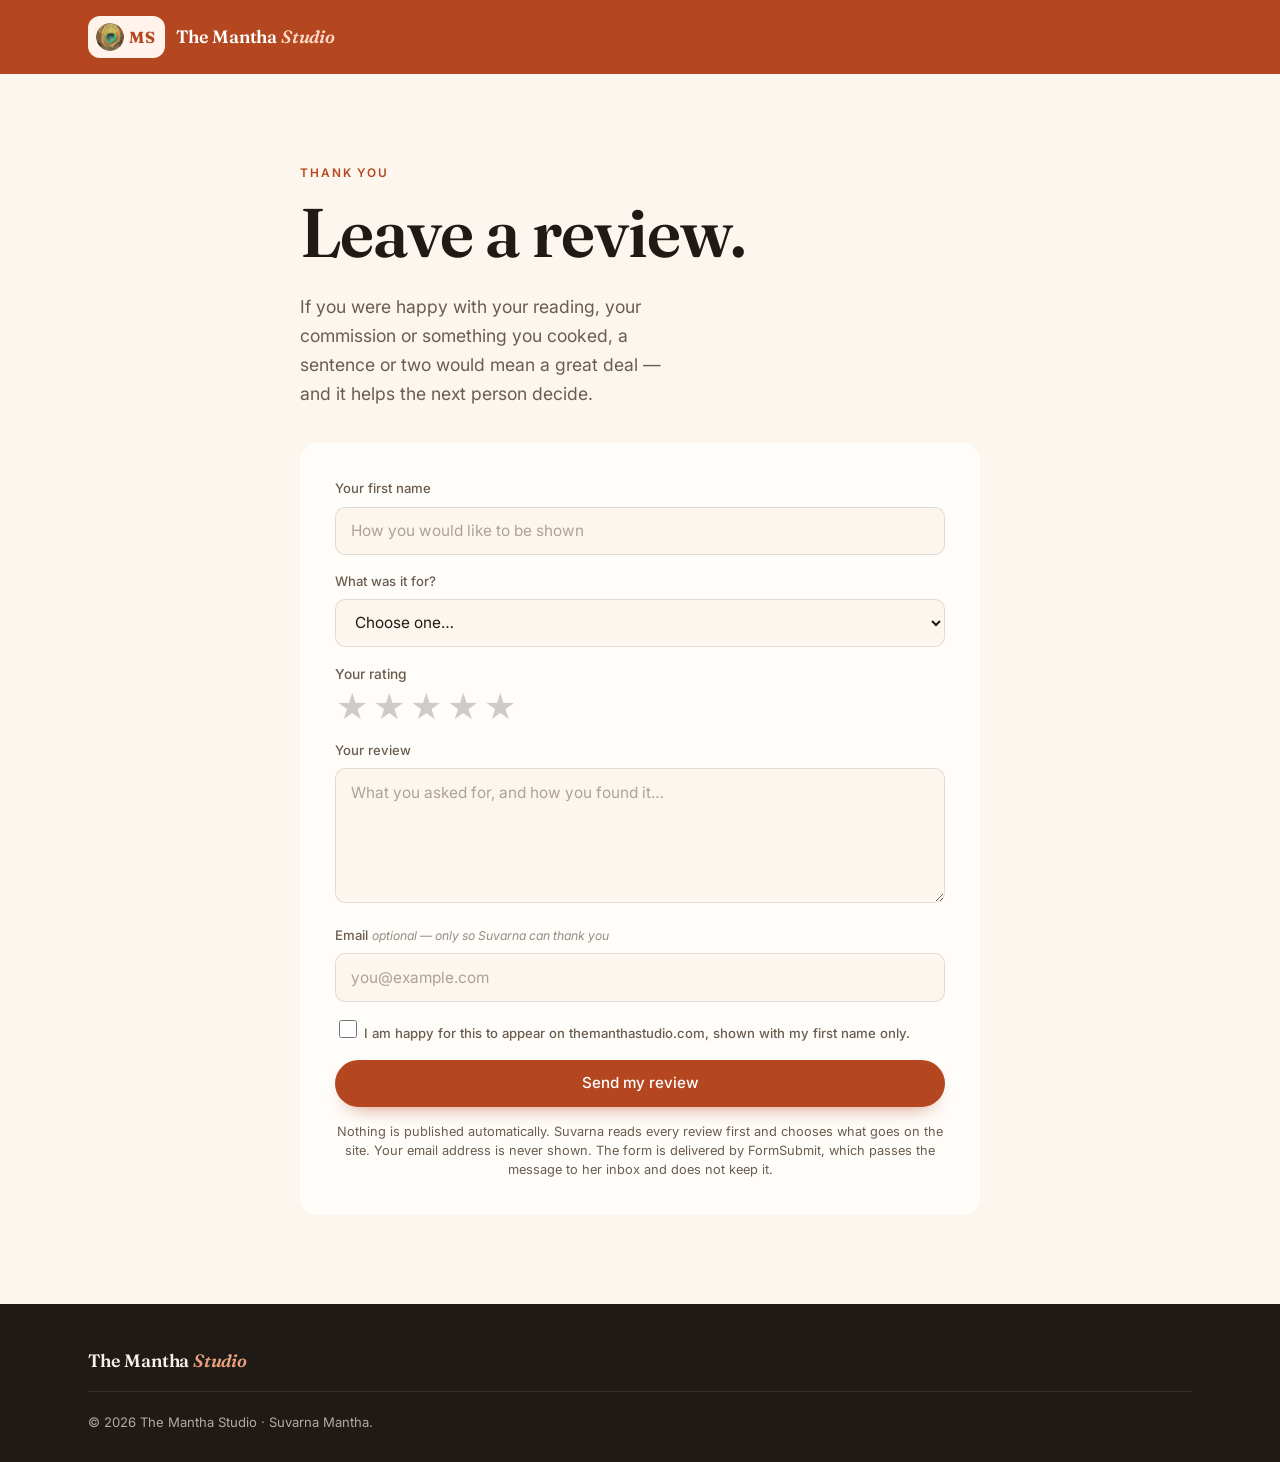
==== review.html @ a98117e4 "Review form with star rating and consent tick, stars on the review cards" ====
<!DOCTYPE html>
<html lang="en">
<head>
<meta charset="utf-8">
<meta name="viewport" content="width=device-width, initial-scale=1">
<title>Leave a review — The Mantha Studio</title>
<!-- Unlisted on purpose: not in the menu, not in the sitemap, not indexed.
     Suvarna sends this link to a customer once the work is finished. -->
<meta name="robots" content="noindex, nofollow">
<link rel="preconnect" href="https://fonts.googleapis.com">
<link rel="preconnect" href="https://fonts.gstatic.com" crossorigin>
<link href="https://fonts.googleapis.com/css2?family=Fraunces:opsz,wght@9..144,600&family=Inter:wght@400;500;600&display=swap" rel="stylesheet">
<link rel="icon" href="assets/img/feather-mark.png" type="image/png">
<link rel="stylesheet" href="assets/style.css">
</head>
<body>

<header class="nav" id="nav">
  <div class="wrap nav-in">
    <a class="brand" href="index.html">
      <span class="brand-mark">
        <img class="feather" src="assets/img/feather-mark.png" alt="" width="28" height="28">
        <span class="brand-initials">MS</span>
      </span>
      <span class="brand-text">The Mantha <em>Studio</em></span>
    </a>
  </div>
</header>

<main class="section">
  <div class="wrap review-page">
    <p class="eyebrow">Thank you</p>
    <h1>Leave a review.</h1>
    <p class="lede">If you were happy with your reading, your commission or something you cooked,
    a sentence or two would mean a great deal &mdash; and it helps the next person decide.</p>

    <form class="form" id="review-form"
          action="https://formsubmit.co/suvarnamantha@icloud.com" method="POST">
      <!-- the relay's own settings -->
      <input type="hidden" name="_subject" value="New review — themanthastudio.com">
      <input type="hidden" name="_template" value="table">
      <input type="hidden" name="_captcha" value="false">
      <input type="hidden" name="_next" value="https://themanthastudio.com/thanks-review.html">
      <!-- bots fill this in, people never see it -->
      <p class="trap" aria-hidden="true"><label>Leave this empty<input type="text" name="_honey" tabindex="-1" autocomplete="off"></label></p>

      <label>Your first name
        <input type="text" name="first_name" autocomplete="given-name" placeholder="How you would like to be shown" required>
      </label>

      <label>What was it for?
        <select name="what_for" required>
          <option value="">Choose one&hellip;</option>
          <option>An astrology reading</option>
          <option>A commissioned artwork</option>
          <option>A piece of art I bought</option>
          <option>Something I cooked from a recipe</option>
          <option>Something else</option>
        </select>
      </label>

      <fieldset class="stars">
        <legend>Your rating</legend>
        <div class="star-row">
          <input type="radio" id="star5" name="rating" value="5 out of 5" required>
          <label for="star5" title="5 out of 5"><span class="vh">5 out of 5</span></label>
          <input type="radio" id="star4" name="rating" value="4 out of 5">
          <label for="star4" title="4 out of 5"><span class="vh">4 out of 5</span></label>
          <input type="radio" id="star3" name="rating" value="3 out of 5">
          <label for="star3" title="3 out of 5"><span class="vh">3 out of 5</span></label>
          <input type="radio" id="star2" name="rating" value="2 out of 5">
          <label for="star2" title="2 out of 5"><span class="vh">2 out of 5</span></label>
          <input type="radio" id="star1" name="rating" value="1 out of 5">
          <label for="star1" title="1 out of 5"><span class="vh">1 out of 5</span></label>
        </div>
      </fieldset>

      <label>Your review
        <textarea name="review" rows="5" placeholder="What you asked for, and how you found it&hellip;" required></textarea>
      </label>

      <label>Email <span class="opt">optional &mdash; only so Suvarna can thank you</span>
        <input type="email" name="email" autocomplete="email" placeholder="you@example.com">
      </label>

      <label class="check">
        <input type="checkbox" name="permission" value="Yes — may be published with my first name" required>
        <span>I am happy for this to appear on themanthastudio.com, shown with my first name only.</span>
      </label>

      <button class="btn btn-primary btn-block" type="submit">Send my review</button>

      <p class="form-note">Nothing is published automatically. Suvarna reads every review first and
      chooses what goes on the site. Your email address is never shown. The form is delivered by
      FormSubmit, which passes the message to her inbox and does not keep it.</p>
    </form>
  </div>
</main>

<footer class="foot">
  <div class="wrap foot-in">
    <span class="brand-text foot-brand">The Mantha <em>Studio</em></span>
    <p class="foot-fine">&copy; 2026 The Mantha Studio &middot; Suvarna Mantha.</p>
  </div>
</footer>

</body>
</html>
---- assets/style.css ----
/* The Mantha Studio — food · art · astrology
   Anirudha Talmale · Sept 2026 */

:root{
  --bg:#FDF6EE;
  --bg-warm:#F9E4D2;
  --paper:#FFFDFA;
  --ink:#1F1A15;
  --ink-soft:#6A5C4E;
  --accent:#B4471F;
  --accent-deep:#8E3415;
  --accent-soft:#E9A17C;
  --night:#161228;
  --leaf:#4A5D3A;
  --line:rgba(31,26,21,.12);
  --shadow:0 18px 40px -22px rgba(31,26,21,.45);
  --r:14px;
}

*,*::before,*::after{box-sizing:border-box}
html{scroll-behavior:smooth}
body{
  margin:0;
  background:var(--bg);
  color:var(--ink);
  font:400 17px/1.65 Inter,-apple-system,"Segoe UI",Roboto,sans-serif;
  -webkit-font-smoothing:antialiased;
}
body.lb-open{overflow:hidden}
img{max-width:100%;height:auto;display:block}
a{color:inherit}

h1,h2,h3{
  font-family:Fraunces,Georgia,"Times New Roman",serif;
  font-weight:600;letter-spacing:-.015em;line-height:1.06;margin:0;
}
h1{font-size:clamp(2.5rem,5.8vw,4.3rem)}
h2{font-size:clamp(2rem,4vw,3rem)}
h3{font-size:1.18rem;line-height:1.25}
em{font-style:italic}
h1 em,h2 em,.brand-text em{color:var(--accent);font-style:italic}
p{margin:0 0 1rem}

.wrap{width:100%;max-width:1160px;margin:0 auto;padding:0 28px}

.skip{position:absolute;left:-9999px}
.skip:focus{left:12px;top:12px;background:var(--ink);color:#fff;padding:8px 14px;border-radius:8px;z-index:99}

.eyebrow{
  font-size:.74rem;font-weight:600;letter-spacing:.16em;text-transform:uppercase;
  color:var(--accent);margin:0 0 .85rem;
}

:focus-visible{outline:2px solid var(--accent);outline-offset:3px}

/* ---------- buttons ---------- */
.btn{
  display:inline-flex;align-items:center;gap:.5rem;justify-content:center;
  font:500 .95rem/1.2 Inter,sans-serif;text-decoration:none;
  padding:.86rem 1.5rem;border-radius:999px;border:1px solid transparent;
  cursor:pointer;transition:transform .16s ease,background .16s ease,color .16s ease,box-shadow .16s ease;
}
.btn-primary{background:var(--accent);color:#fff;box-shadow:0 10px 22px -14px rgba(180,71,31,.9)}
.btn-primary:hover{background:var(--accent-deep);transform:translateY(-1px)}
.btn-dark{background:var(--ink);color:var(--paper)}
.btn-dark:hover{background:#000;transform:translateY(-1px)}
.btn-ghost{border-color:var(--line);color:var(--ink);background:transparent}
.btn-ghost:hover{background:var(--bg-warm);border-color:rgba(31,26,21,.25)}
.btn-sm{padding:.55rem 1.05rem;font-size:.87rem;background:var(--ink);color:var(--paper)}
.btn-sm:hover{background:var(--accent)}
.btn-block{width:100%}

/* ---------- nav ---------- */
.nav{
  position:sticky;top:0;z-index:40;
  background:var(--accent);color:#FFF3EC;
  transition:box-shadow .2s ease;
}
.nav.stuck{box-shadow:0 12px 30px -22px rgba(31,26,21,.85)}
.nav-in{display:flex;align-items:center;justify-content:space-between;gap:20px;height:74px}
.brand{display:flex;align-items:center;gap:.7rem;text-decoration:none}
.brand-mark{
  height:42px;flex:none;border-radius:12px;background:#FFF3EC;color:var(--accent);
  font:700 1rem/1 Fraunces,Georgia,serif;letter-spacing:.02em;
  display:inline-flex;align-items:center;gap:.34rem;padding:0 .6rem 0 .5rem;
}
.brand-mark .feather{flex:none;display:block;width:28px;height:28px;border-radius:50%;object-fit:cover}
.brand-initials{display:block;padding-bottom:1px}
.brand-text{font-family:Fraunces,Georgia,serif;font-size:1.12rem;font-weight:600;letter-spacing:-.01em}
.nav .brand-text{color:#fff}
.nav .brand-text em{color:#FFD9C6}
.nav-links{display:flex;align-items:center;gap:1.7rem}
.nav-links>a:not(.btn){
  text-decoration:none;font-size:.95rem;color:rgba(255,243,236,.88);padding:.2rem 0;
  border-bottom:1px solid transparent;transition:color .15s ease,border-color .15s ease;
}
.nav-links>a:not(.btn):hover{color:#fff;border-bottom-color:#FFD9C6}
.nav .btn-sm{background:var(--ink);color:var(--paper)}
.nav .btn-sm:hover{background:#FFF3EC;color:var(--accent)}
.nav :focus-visible{outline-color:#fff}

/* ---------- hero ---------- */
.hero{padding:clamp(3rem,7vw,5.6rem) 0 clamp(3rem,6vw,5rem);overflow:hidden}
.hero-in{display:grid;grid-template-columns:1.05fr .95fr;gap:clamp(2rem,5vw,4.5rem);align-items:center}
.lede{font-size:1.1rem;color:var(--ink-soft);max-width:36ch;margin-top:1.4rem}
.hero-cta{display:flex;flex-wrap:wrap;gap:.8rem;margin:2rem 0 0}
.hero-meta{
  list-style:none;margin:2.4rem 0 0;padding:1.5rem 0 0;border-top:1px solid var(--line);
  display:flex;flex-wrap:wrap;gap:2.2rem;
}
.hero-meta a{display:flex;flex-direction:column;text-decoration:none}
.hero-meta strong{font-size:.95rem;font-weight:600;border-bottom:1px solid transparent;transition:border-color .15s ease}
.hero-meta a:hover strong{border-bottom-color:var(--accent)}
.hero-meta span{font-size:.82rem;color:var(--ink-soft)}

.hero-art{margin:0;position:relative}
.hero-art::before{content:"";position:absolute;inset:18px -18px -18px 18px;background:var(--bg-warm);border-radius:var(--r)}
.hero-art img{position:relative;border-radius:var(--r);box-shadow:var(--shadow);aspect-ratio:5/6;object-fit:cover;object-position:center 42%;width:100%}
.hero-art figcaption{
  position:absolute;bottom:14px;left:14px;z-index:2;
  background:rgba(255,253,250,.94);color:var(--ink);
  font-size:.76rem;font-weight:500;letter-spacing:.02em;
  padding:.42rem .8rem;border-radius:999px;display:flex;align-items:center;gap:.45rem;
}
.hero-art figcaption::before{content:"";width:7px;height:7px;border-radius:50%;background:var(--accent)}

/* ---------- sections ---------- */
.section{padding:clamp(3.4rem,7vw,5.6rem) 0}
.section-alt{background:var(--bg-warm)}
.sec-head{display:flex;flex-wrap:wrap;gap:1.4rem 3rem;align-items:flex-end;justify-content:space-between;margin-bottom:2.6rem}
.sec-note{color:var(--ink-soft);font-size:.96rem;max-width:36ch;margin:0}
.sec-cta{
  margin:-1rem 0 2rem;padding:1rem 1.2rem;border-radius:12px;
  background:rgba(180,71,31,.07);border:1px solid rgba(180,71,31,.16);
  color:var(--ink);font-size:.97rem;max-width:62ch;
}
.sec-cta a{color:var(--accent);font-weight:500;text-decoration:none;border-bottom:1px solid rgba(180,71,31,.4)}
.sec-cta a:hover{border-bottom-color:var(--accent)}

/* ---------- galleries ---------- */
.grid{display:grid;grid-template-columns:repeat(3,1fr);gap:14px}
.tile{
  position:relative;display:block;overflow:hidden;border-radius:12px;
  background:var(--bg-warm);border:0;padding:0;margin:0;cursor:zoom-in;
  font:inherit;color:inherit;text-align:left;width:100%;
}
.tile img{aspect-ratio:1;object-fit:cover;width:100%;transition:transform .5s cubic-bezier(.2,.7,.3,1)}
.tile:hover img,.tile:focus-visible img{transform:scale(1.055)}
.tile-body{
  position:absolute;inset:auto 0 0 0;padding:1.5rem 1.05rem .95rem;
  background:linear-gradient(to top,rgba(20,15,11,.9),rgba(20,15,11,.45) 55%,transparent);
  color:#fff;display:flex;flex-direction:column;gap:.3rem;
  opacity:0;transform:translateY(8px);transition:opacity .28s ease,transform .28s ease;
}
.tile:hover .tile-body,.tile:focus-visible .tile-body{opacity:1;transform:none}
.tile-cap{font-size:.88rem;line-height:1.4}
.tile-stats{font-size:.76rem;opacity:.85;letter-spacing:.03em}
.grid-foot{display:flex;justify-content:center;margin-top:2.6rem}
.grid-fallback{grid-column:1/-1;margin:0;padding:2.4rem 0;text-align:center;color:var(--ink-soft);font-size:.95rem}
.grid-fallback a{color:var(--accent)}

/* ---------- astrology ---------- */
.astro{
  background:var(--night) url("img/sky.jpg") center/cover no-repeat;
  color:#EDE8F5;position:relative;
}
.astro::before{content:"";position:absolute;inset:0;background:linear-gradient(105deg,rgba(22,18,40,.94) 45%,rgba(22,18,40,.72))}
.astro>*{position:relative}
.astro .eyebrow{color:#C9B6F2}
.astro h2{color:#fff}
.astro-in{display:grid;grid-template-columns:1fr 1fr;gap:clamp(2.4rem,5vw,4.5rem);align-items:start}
.astro-copy p{color:rgba(237,232,245,.76);max-width:40ch;margin-top:1.3rem}
.astro-points{list-style:none;margin:2rem 0 0;padding:0;display:grid;gap:.75rem}
.astro-points li{
  display:flex;align-items:center;gap:.7rem;font-size:.97rem;color:rgba(237,232,245,.9);
}
.astro-points li::before{
  content:"";width:7px;height:7px;flex:none;border-radius:50%;
  background:#C9B6F2;box-shadow:0 0 0 4px rgba(201,182,242,.18);
}

/* ---------- contact ---------- */
.contact{background:var(--accent);color:#FFF3EC}
.contact .eyebrow{color:#FFD9C6}
.contact h2{color:#fff}
.contact h2 em{color:#FFD9C6}
.contact-in{display:grid;grid-template-columns:1fr;gap:clamp(2rem,4vw,3rem);justify-items:center;text-align:center}
.contact-copy{max-width:60ch}
.contact-copy p{margin-left:auto;margin-right:auto}
.contact-copy p{color:rgba(255,243,236,.82);max-width:38ch;margin-top:1.3rem}
.contact-list{
  list-style:none;margin:2.6rem 0 0;padding:0;
  display:grid;grid-template-columns:repeat(2,minmax(0,1fr));gap:1.4rem 2.4rem;text-align:left;
}
.contact-list li{display:flex;align-items:center;gap:.95rem}
.ci{width:40px;height:40px;flex:none;border-radius:11px;display:grid;place-items:center;background:rgba(255,243,236,.15);color:#fff}
.contact-list em{
  display:block;font-style:normal;font-size:.74rem;letter-spacing:.13em;text-transform:uppercase;
  color:rgba(255,243,236,.65);margin-bottom:.12rem;
}
.contact-list a{font-size:1rem;text-decoration:none;color:#fff;border-bottom:1px solid rgba(255,217,198,.5)}
.contact-list a:hover{border-bottom-color:#fff}

/* ---------- forms ---------- */
.form{background:var(--paper);color:var(--ink);border-radius:18px;padding:clamp(1.6rem,3vw,2.2rem)}
.form h3{font-family:Fraunces,Georgia,serif;font-size:1.35rem;margin-bottom:1.3rem}
.form label{display:block;font-size:.82rem;font-weight:500;color:var(--ink-soft);margin-bottom:1rem}
.opt{font-weight:400;font-size:.76rem;color:rgba(106,92,78,.7);font-style:italic}
.form .row{display:grid;grid-template-columns:1fr 1fr;gap:0 14px}
.form input,.form select,.form textarea{
  width:100%;margin-top:.4rem;padding:.78rem .9rem;
  font:400 .96rem/1.4 Inter,sans-serif;color:var(--ink);
  background:var(--bg);border:1px solid var(--line);border-radius:10px;
  transition:border-color .15s ease,box-shadow .15s ease;
}
.form textarea{resize:vertical;min-height:100px}
.form input:focus,.form select:focus,.form textarea:focus{
  outline:none;border-color:var(--accent);box-shadow:0 0 0 3px rgba(180,71,31,.13);
}
.form input::placeholder,.form textarea::placeholder{color:rgba(106,92,78,.55)}
.form-note{font-size:.8rem;line-height:1.5;color:var(--ink-soft);margin:.9rem 0 0;text-align:center}
.trap{position:absolute;left:-9999px;width:1px;height:1px;overflow:hidden}
.form-note.ok{color:var(--leaf);font-weight:500}

/* ---------- lightbox ---------- */
.lb{
  position:fixed;inset:0;z-index:80;display:grid;place-items:center;padding:4vh 5vw;
  background:rgba(14,10,8,.93);backdrop-filter:blur(3px);
}
.lb[hidden]{display:none}
.lb-box{margin:0;max-width:880px;width:100%;display:grid;gap:0;background:var(--paper);border-radius:14px;overflow:hidden}
.lb-box img,.lb-box video{width:100%;max-height:64vh;object-fit:contain;background:#14100E;display:block}
.lb-box img[hidden],.lb-box video[hidden]{display:none}

/* play badge on video tiles */
.tile-play{
  position:absolute;top:50%;left:50%;transform:translate(-50%,-50%);
  width:54px;height:54px;border-radius:50%;
  background:rgba(20,15,11,.55);backdrop-filter:blur(2px);
  pointer-events:none;transition:background .2s ease;
}
.tile-play::after{
  content:"";position:absolute;top:50%;left:54%;transform:translate(-50%,-50%);
  border-style:solid;border-width:9px 0 9px 15px;
  border-color:transparent transparent transparent #fff;
}
.tile:hover .tile-play{background:rgba(180,71,31,.85)}
.lb-box figcaption{padding:1.2rem 1.4rem 1.4rem}
.lb-box figcaption p{margin:0 0 .35rem;font-size:1rem;line-height:1.5}
.lb-meta{color:var(--ink-soft);font-size:.83rem}
.lb-link{
  display:inline-block;margin-top:.55rem;font-size:.87rem;font-weight:500;
  color:var(--accent);text-decoration:none;border-bottom:1px solid rgba(180,71,31,.35);
}
.lb-link:hover{border-bottom-color:var(--accent)}
.lb-close,.lb-nav{
  position:absolute;z-index:2;border:0;cursor:pointer;color:#fff;
  background:rgba(255,255,255,.12);border-radius:50%;
  display:grid;place-items:center;transition:background .15s ease;
}
.lb-close:hover,.lb-nav:hover{background:rgba(255,255,255,.26)}
.lb-close{top:18px;right:20px;width:42px;height:42px;font-size:1.6rem;line-height:1}
.lb-nav{top:50%;transform:translateY(-50%);width:46px;height:46px;font-size:1.9rem;line-height:1}
.lb-prev{left:16px}
.lb-next{right:16px}

/* ---------- footer ---------- */
.foot{background:var(--ink);color:rgba(246,239,230,.68);padding:2.6rem 0 1.8rem}
.foot-in{display:flex;flex-wrap:wrap;align-items:center;gap:1rem 2rem;justify-content:space-between}
.foot-brand{color:#F6EFE6}
.foot-brand em{color:var(--accent-soft)}
.foot-links{display:flex;flex-wrap:wrap;gap:1.4rem}
.foot-links a{font-size:.9rem;text-decoration:none}
.foot-links a:hover{color:#fff}
.foot-fine{font-size:.82rem;margin:0;width:100%;padding-top:1.2rem;border-top:1px solid rgba(246,239,230,.1)}
.foot-disclosure{font-size:.74rem;line-height:1.5;color:rgba(246,239,230,.42);margin:1.4rem auto 0;max-width:1160px}
.foot-disclosure a{color:rgba(246,239,230,.62)}

/* ---------- responsive ---------- */
@media (max-width:900px){
  .hero-in,.astro-in,.contact-in{grid-template-columns:1fr}
  .hero-art{order:-1}
  .hero-art::before{inset:14px -14px -14px 14px}
  .lede,.astro-copy p,.contact-copy p,.sec-note{max-width:60ch}
  .nav-links>a:not(.btn){display:none}
}
@media (max-width:640px){
  body{font-size:16px}
  .wrap{padding:0 20px}
  .nav-in{height:64px}
  .brand-text{font-size:1rem}
  .grid{grid-template-columns:repeat(2,1fr);gap:10px}
  .form .row{grid-template-columns:1fr}
  .contact-list{grid-template-columns:1fr;gap:1.15rem}
  .contact-list a{word-break:break-word}
  .hero-meta{gap:1.2rem 2rem}
  .tile-body{
    opacity:1;transform:none;padding:2rem .8rem .75rem;
    background:linear-gradient(to top,rgba(18,13,10,.93),rgba(18,13,10,.66) 52%,rgba(18,13,10,0));
  }
  .tile-cap{font-size:.78rem}
  .tile-stats{display:none}
  .lb{padding:0}
  .lb-box{border-radius:0;max-height:100vh}
  .lb-box img{max-height:52vh}
  .lb-nav{width:40px;height:40px;font-size:1.6rem}
  .lb-prev{left:8px}
  .lb-next{right:8px}
  .lb-close{top:10px;right:12px}
}
@media (prefers-reduced-motion:reduce){
  *{transition:none!important;animation:none!important}
  html{scroll-behavior:auto}
}

/* ---------- reviews ---------- */
.review-grid{
  list-style:none;margin:0;padding:0;display:grid;gap:1.4rem;
  grid-template-columns:repeat(auto-fit,minmax(min(100%,270px),1fr));
}
.review{
  background:var(--paper);border:1px solid var(--line);border-left:3px solid var(--accent);
  border-radius:var(--r);padding:1.5rem 1.5rem 1.35rem;
  display:flex;flex-direction:column;gap:.55rem;
}
.review blockquote{margin:0;font-size:1rem;line-height:1.6;color:var(--ink)}
.review cite{font-style:normal;font-weight:600;font-size:.92rem;color:var(--accent);margin-top:auto}
.review-for{font-size:.82rem;color:var(--ink-soft)}

/* stars shown on a review card. The filled ones are written in the HTML,
   so adding a review is still just typing - no script decides anything. */
.review-stars{font-size:1rem;letter-spacing:.1em;color:var(--accent);line-height:1}
.review-stars .off{color:rgba(31,26,21,.22)}

/* ---------- the review form (review.html) ---------- */
.review-page{max-width:46rem}
.review-page .lede{margin-bottom:2.2rem}
.review-page .form{max-width:none}

.vh{position:absolute;width:1px;height:1px;overflow:hidden;clip:rect(0 0 0 0);white-space:nowrap}

.stars{border:0;margin:0;padding:0}
.stars legend{
  font-size:.86rem;font-weight:500;color:var(--ink-soft);
  padding:0;margin-bottom:.4rem;
}
/* The inputs sit 5-4-3-2-1 in the HTML and are reversed on screen, so that
   "checked" can reach the lower stars with a sibling selector. */
.star-row{display:flex;flex-direction:row-reverse;justify-content:flex-end;gap:.15rem}
.star-row input{position:absolute;opacity:0;width:1px;height:1px}
.star-row label{
  cursor:pointer;font-size:2rem;line-height:1;color:rgba(31,26,21,.22);
  transition:color .12s ease;padding:0 .05rem;
}
.star-row label::before{content:"\2605"}
.star-row label:hover,
.star-row label:hover ~ label,
.star-row input:checked ~ label{color:var(--accent)}
.star-row input:focus-visible + label{outline:2px solid var(--accent);outline-offset:2px;border-radius:4px}

.check{
  display:flex;align-items:flex-start;gap:.7rem;
  font-size:.92rem;line-height:1.5;color:var(--ink-soft);
  font-weight:400;
}
.check input{flex:none;width:18px;height:18px;margin-top:.15rem;accent-color:var(--accent)}

/* ---------- thank-you page ---------- */
.thanks{padding:clamp(4rem,10vw,8rem) 0;min-height:60vh;display:grid;align-items:center}
.thanks-in{max-width:62ch}
.thanks h1{margin-bottom:1.2rem}
.thanks-note{color:var(--ink-soft);font-size:.96rem;max-width:52ch}
.thanks-note a{color:var(--accent)}
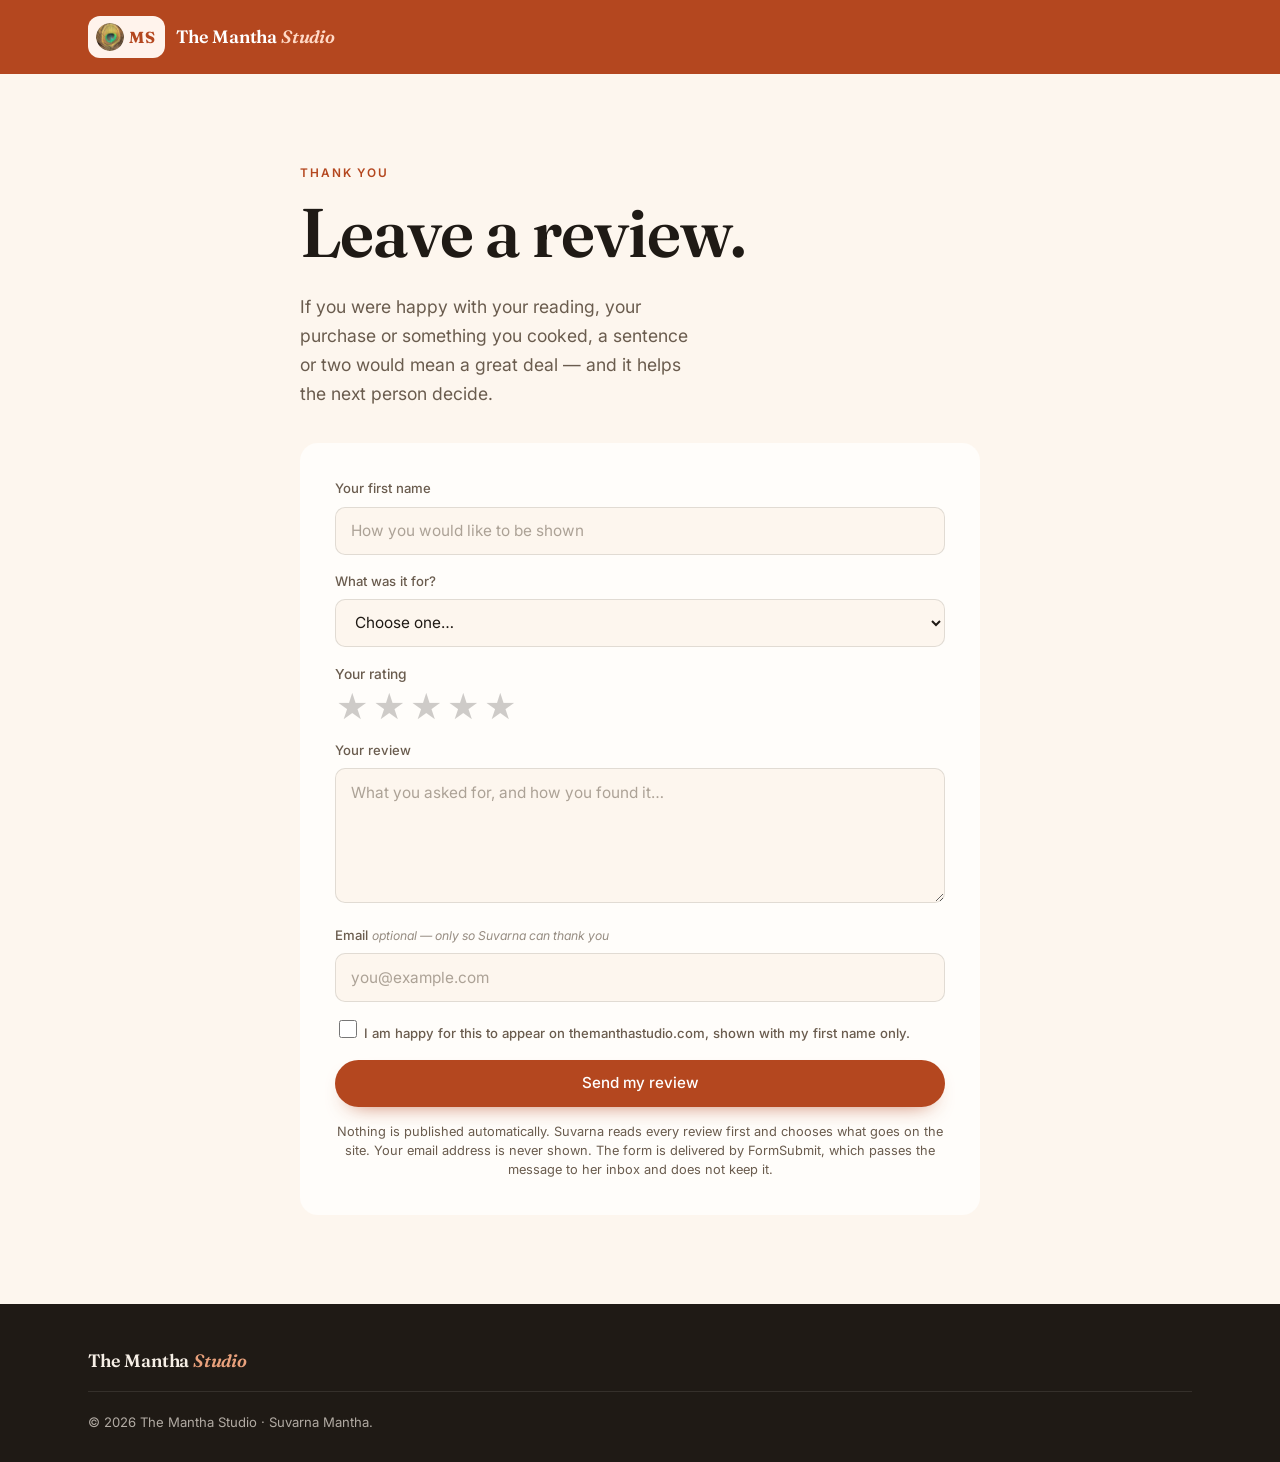
==== commit ae7dcc3d: "Review form: 'purchase' rather than 'commission' for art that was bought" ====
--- a/review.html
+++ b/review.html
@@ -31,7 +31,7 @@
   <div class="wrap review-page">
     <p class="eyebrow">Thank you</p>
     <h1>Leave a review.</h1>
-    <p class="lede">If you were happy with your reading, your commission or something you cooked,
+    <p class="lede">If you were happy with your reading, your purchase or something you cooked,
     a sentence or two would mean a great deal &mdash; and it helps the next person decide.</p>
 
     <form class="form" id="review-form"
@@ -52,8 +52,8 @@
         <select name="what_for" required>
           <option value="">Choose one&hellip;</option>
           <option>An astrology reading</option>
-          <option>A commissioned artwork</option>
-          <option>A piece of art I bought</option>
+          <option>An artwork I purchased</option>
+          <option>An artwork I commissioned</option>
           <option>Something I cooked from a recipe</option>
           <option>Something else</option>
         </select>
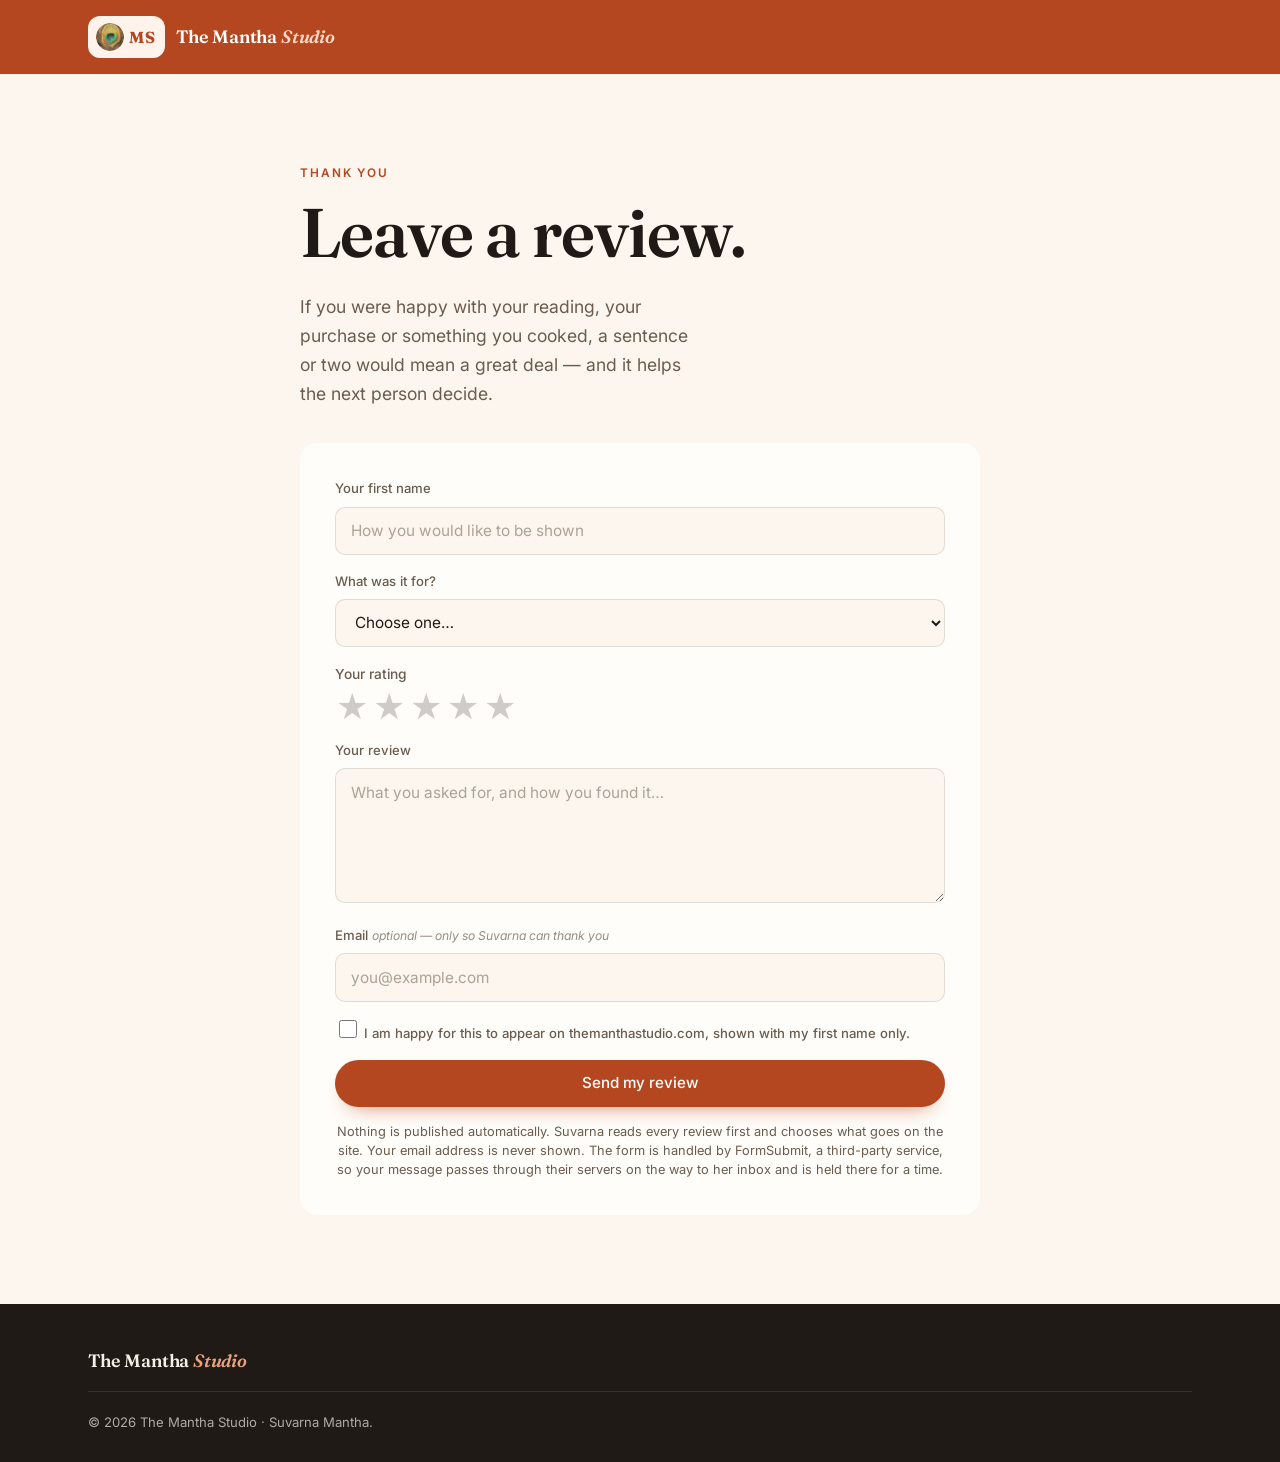
==== commit e85ee60b: "Accurate wording about the third-party relay; length limits on both forms" ====
--- a/review.html
+++ b/review.html
@@ -45,7 +45,7 @@
       <p class="trap" aria-hidden="true"><label>Leave this empty<input type="text" name="_honey" tabindex="-1" autocomplete="off"></label></p>
 
       <label>Your first name
-        <input type="text" name="first_name" autocomplete="given-name" placeholder="How you would like to be shown" required>
+        <input type="text" name="first_name" autocomplete="given-name" placeholder="How you would like to be shown" maxlength="40" required>
       </label>
 
       <label>What was it for?
@@ -76,11 +76,11 @@
       </fieldset>
 
       <label>Your review
-        <textarea name="review" rows="5" placeholder="What you asked for, and how you found it&hellip;" required></textarea>
+        <textarea name="review" rows="5" maxlength="1200" placeholder="What you asked for, and how you found it&hellip;" required></textarea>
       </label>
 
       <label>Email <span class="opt">optional &mdash; only so Suvarna can thank you</span>
-        <input type="email" name="email" autocomplete="email" placeholder="you@example.com">
+        <input type="email" name="email" autocomplete="email" placeholder="you@example.com" maxlength="120">
       </label>
 
       <label class="check">
@@ -91,8 +91,9 @@
       <button class="btn btn-primary btn-block" type="submit">Send my review</button>
 
       <p class="form-note">Nothing is published automatically. Suvarna reads every review first and
-      chooses what goes on the site. Your email address is never shown. The form is delivered by
-      FormSubmit, which passes the message to her inbox and does not keep it.</p>
+      chooses what goes on the site. Your email address is never shown. The form is handled by
+      FormSubmit, a third-party service, so your message passes through their servers on the way to
+      her inbox and is held there for a time.</p>
     </form>
   </div>
 </main>
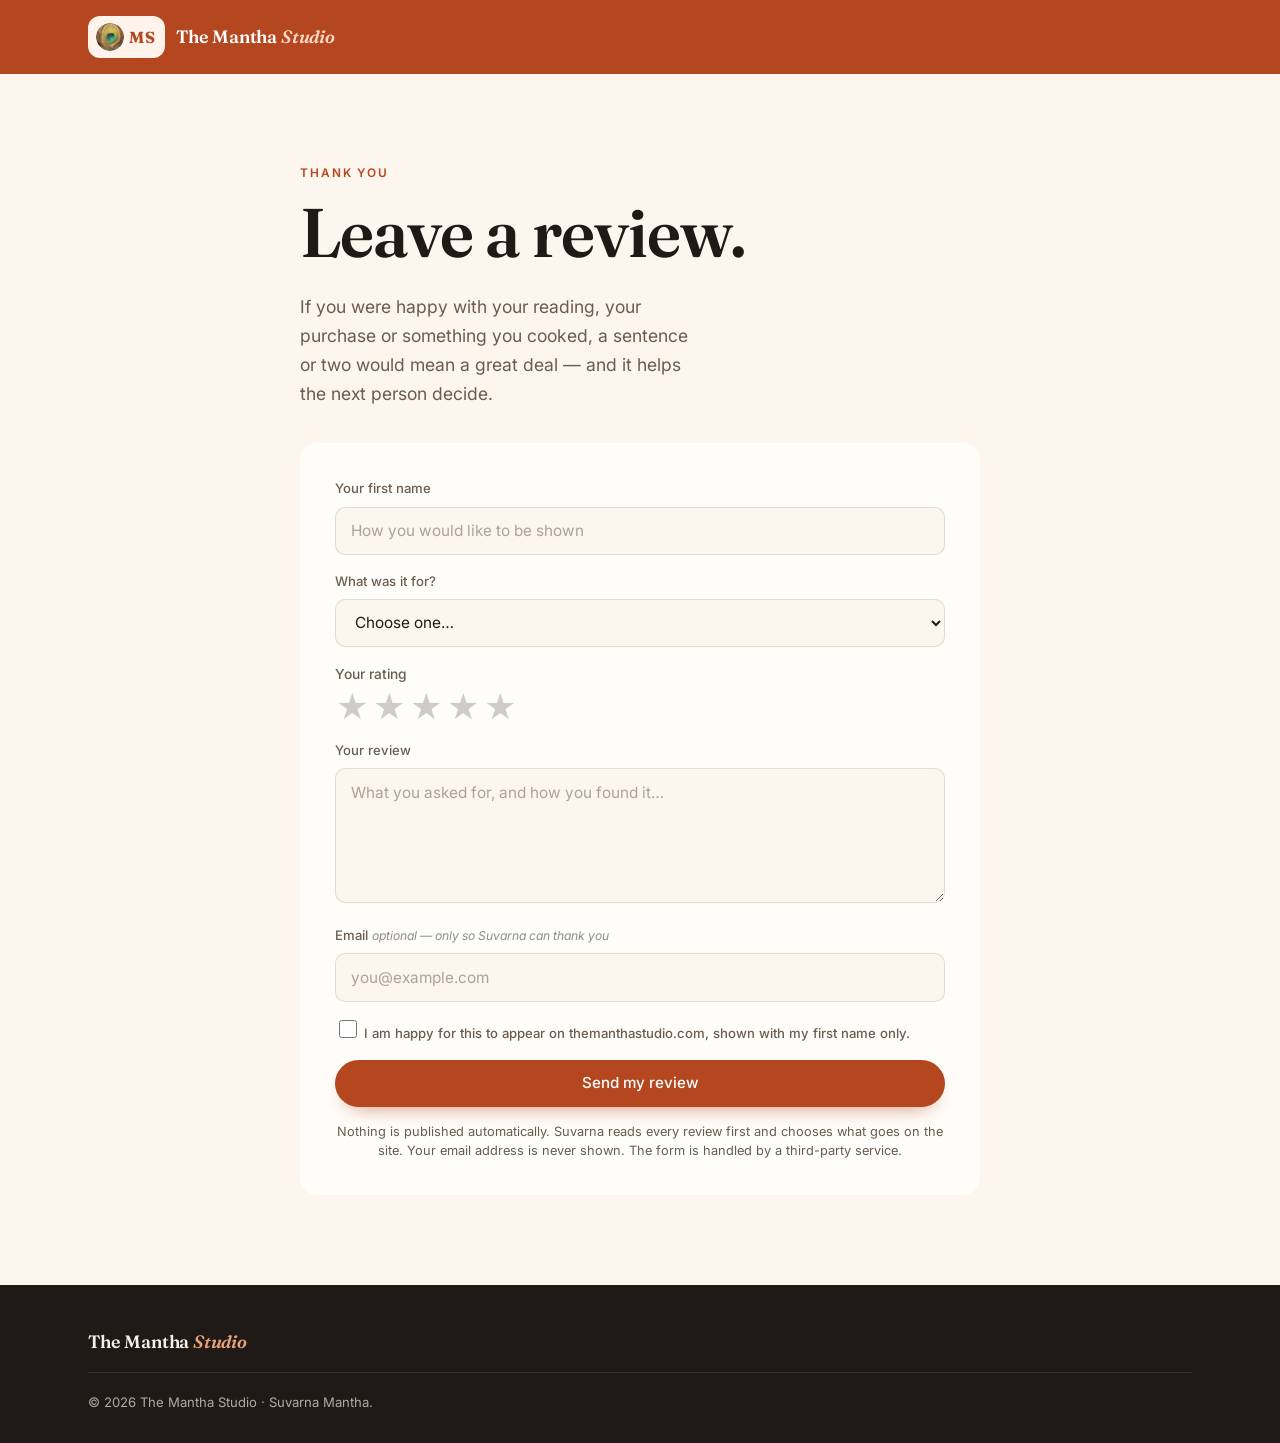
==== commit b90ec3ee: "Match the review form note to the shorter wording" ====
--- a/review.html
+++ b/review.html
@@ -91,9 +91,8 @@
       <button class="btn btn-primary btn-block" type="submit">Send my review</button>
 
       <p class="form-note">Nothing is published automatically. Suvarna reads every review first and
-      chooses what goes on the site. Your email address is never shown. The form is handled by
-      FormSubmit, a third-party service, so your message passes through their servers on the way to
-      her inbox and is held there for a time.</p>
+      chooses what goes on the site. Your email address is never shown. The form is handled by a
+      third-party service.</p>
     </form>
   </div>
 </main>
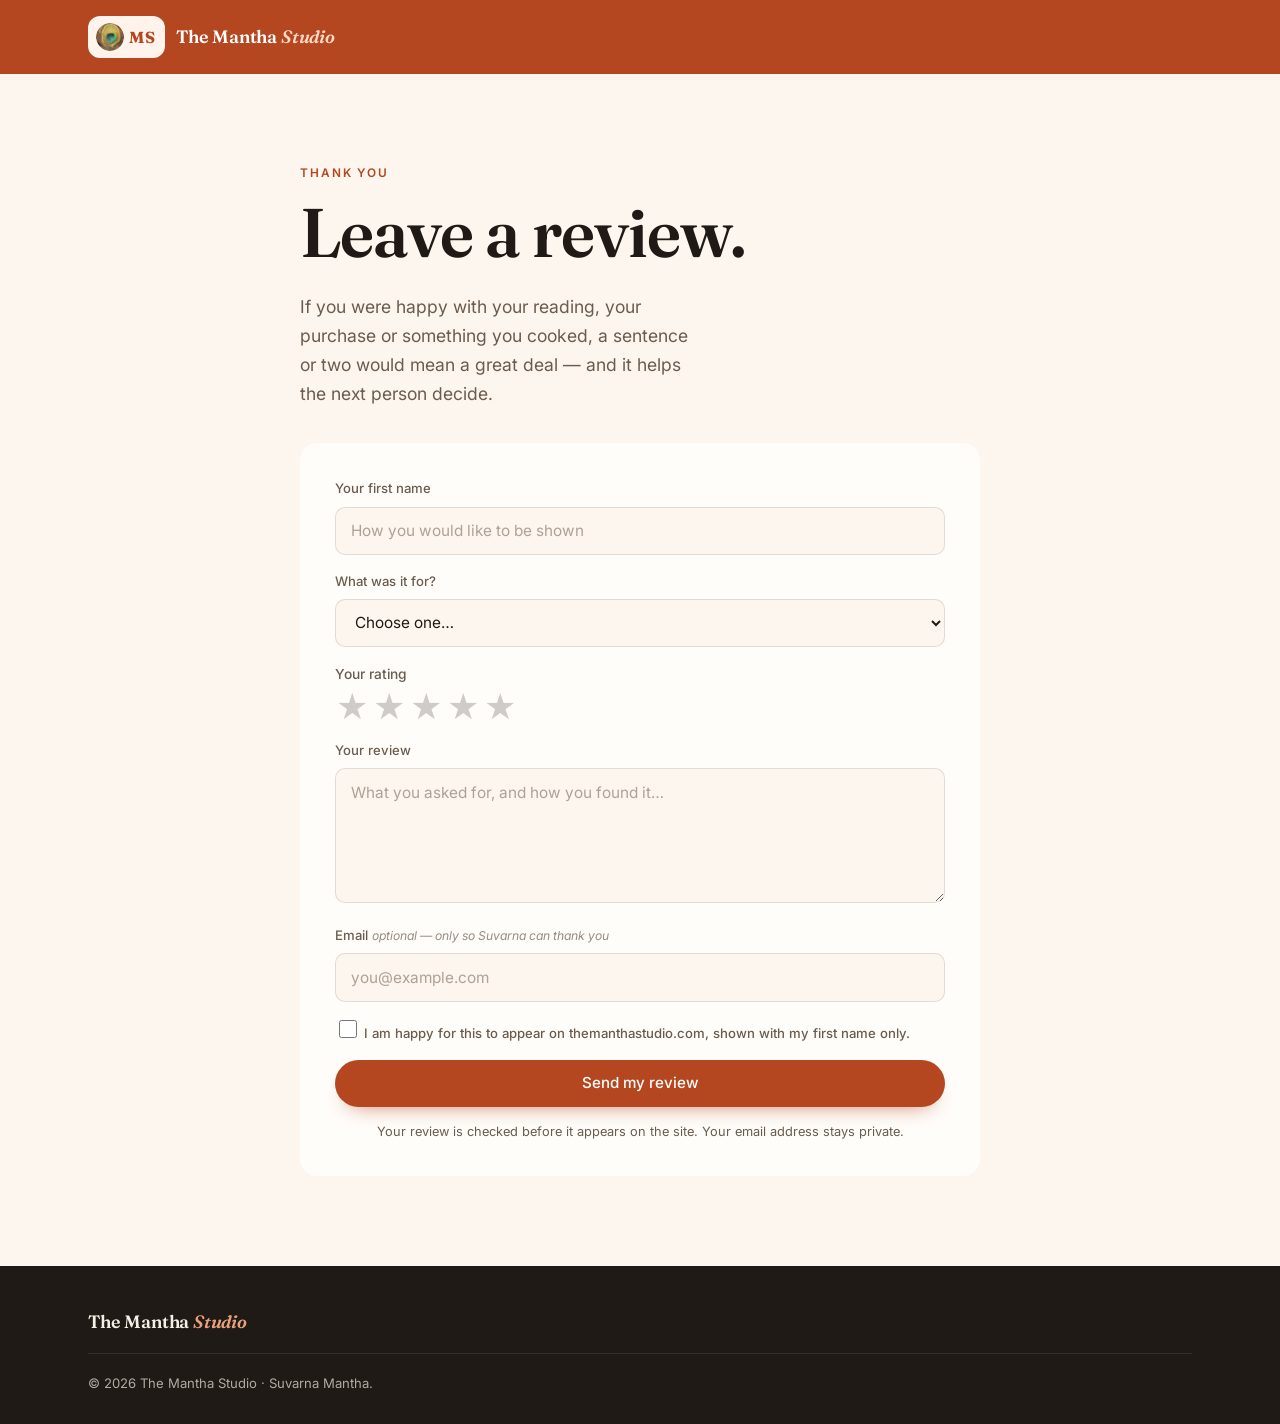
==== commit 8cc38551: "Update review.html" ====
--- a/review.html
+++ b/review.html
@@ -90,9 +90,7 @@
 
       <button class="btn btn-primary btn-block" type="submit">Send my review</button>
 
-      <p class="form-note">Nothing is published automatically. Suvarna reads every review first and
-      chooses what goes on the site. Your email address is never shown. The form is handled by a
-      third-party service.</p>
+      <p class="form-note">Your review is checked before it appears on the site. Your email address stays private.</p>
     </form>
   </div>
 </main>
